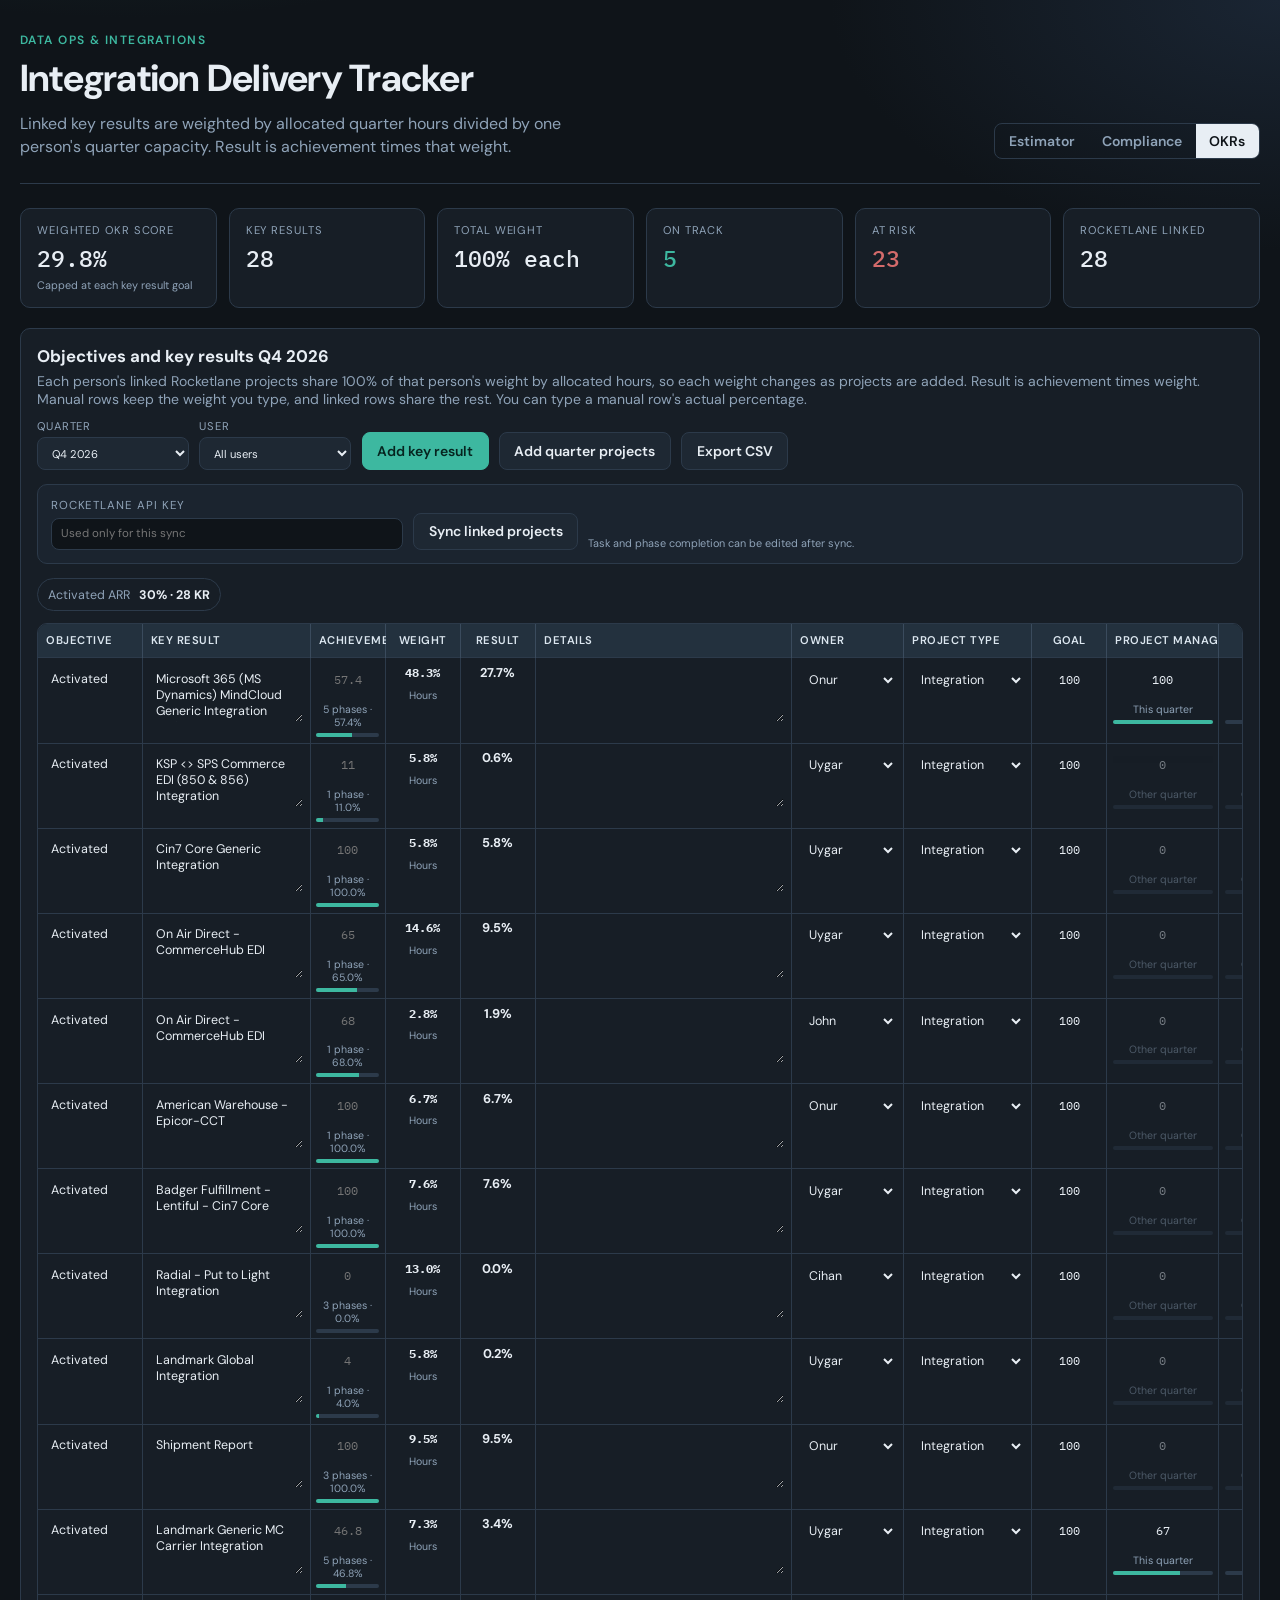
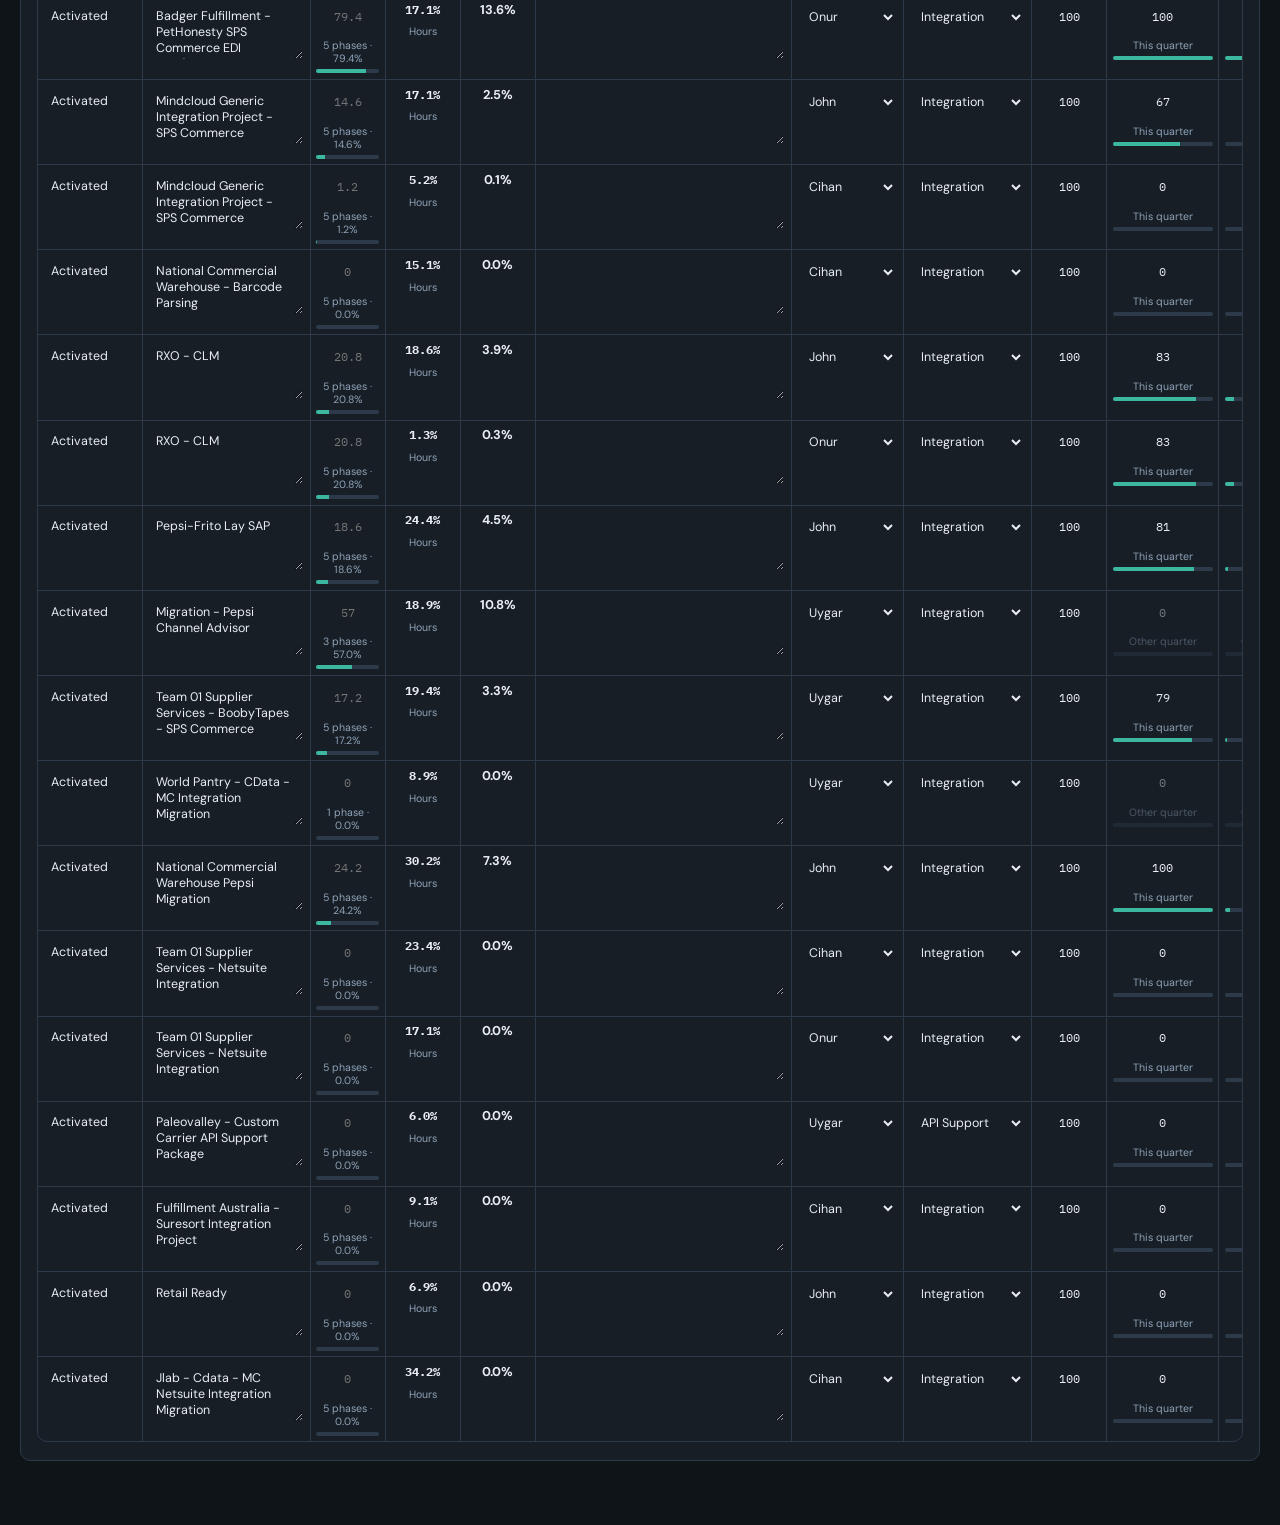
==== index.html @ 1e99b68b "Weight OKR linked projects so each person's key results total 100%. Co-authored-by: Cursor <cursorag" ====
<!DOCTYPE html>
<html lang="en">
<head>
  <meta charset="UTF-8" />
  <meta name="viewport" content="width=device-width, initial-scale=1" />
  <title>Integration Delivery Tracker</title>
  <link rel="preconnect" href="https://fonts.googleapis.com" />
  <link rel="preconnect" href="https://fonts.gstatic.com" crossorigin />
  <link href="https://fonts.googleapis.com/css2?family=DM+Sans:ital,opsz,wght@0,9..40,400;0,9..40,500;0,9..40,600;0,9..40,700;1,9..40,400&family=IBM+Plex+Mono:wght@400;500&display=swap" rel="stylesheet" />
  <link rel="stylesheet" href="styles.css?v=no-phase-mix" />
</head>
<body>
  <div class="app">
    <header class="hero">
      <div class="hero-copy">
        <p class="brand">Data Ops &amp; Integrations</p>
        <h1>Integration Delivery Tracker</h1>
        <p class="lede" id="ledeText">Quick estimate: type, flows, assignee, quarter → hours and Work %.</p>
      </div>
      <div class="hero-actions">
        <div class="app-tabs" role="tablist" aria-label="Application section">
          <button type="button" id="btnTabEstimator" class="btn tab active" role="tab" aria-selected="true">Estimator</button>
          <button type="button" id="btnTabCompliance" class="btn tab" role="tab" aria-selected="false">Compliance</button>
          <button type="button" id="btnTabOkr" class="btn tab" role="tab" aria-selected="false">OKRs</button>
        </div>
        <div class="mode-toggle estimator-action" role="group" aria-label="Estimate mode">
          <button type="button" id="btnModeQuick" class="btn mode active">Quick</button>
          <button type="button" id="btnModeFull" class="btn mode">Full</button>
        </div>
        <label class="period-label estimator-action">
          Year
          <input id="yearInput" type="number" min="2024" max="2035" value="2026" />
        </label>
        <label class="period-label estimator-action">
          Quarter
          <select id="quarterFilter"></select>
        </label>
        <label class="period-label estimator-action">
          Month
          <select id="monthFilter"></select>
        </label>
        <label class="period-label estimator-action">
          User
          <select id="userFilter">
            <option value="__all__">All users</option>
          </select>
        </label>
        <button type="button" id="btnAdd" class="btn primary estimator-action">Add project</button>
        <button type="button" id="btnCheckRocketlane" class="btn estimator-action">Check Rocketlane</button>
        <input id="rocketlaneCheckKey" class="github-token-input estimator-action hidden" type="password" autocomplete="off" placeholder="Rocketlane API key" />
        <span id="rocketlaneCheckStatus" class="table-sub estimator-action"></span>
        <button type="button" id="btnImport" class="btn estimator-action">Import RL CSV</button>
        <input id="importCsvInput" type="file" accept=".csv,text/csv" multiple hidden />
        <button type="button" id="btnExport" class="btn estimator-action">Export CSV</button>
        <button type="button" id="btnPrint" class="btn estimator-action">Print report</button>
        <button type="button" id="btnReset" class="btn ghost estimator-action">Reset samples</button>
      </div>
    </header>

    <main id="estimatorView">
    <section class="summary" id="summary">
      <div class="stat">
        <span class="stat-label" id="statProjectsLabel">Active in quarter</span>
        <span class="stat-value" id="statProjects">0</span>
      </div>
      <div class="stat" id="statSPWrap">
        <span class="stat-label" id="statSPLabel">Quarter SP</span>
        <span class="stat-value" id="statSP">0</span>
      </div>
      <div class="stat">
        <span class="stat-label" id="statHoursLabel">Quarter hours</span>
        <span class="stat-value" id="statHours">0</span>
      </div>
      <div class="stat">
        <span class="stat-label">Available capacity</span>
        <span class="stat-value" id="statCapacity">0</span>
        <span class="stat-note" id="statCapacityNote">6 h per weekday</span>
      </div>
      <div class="stat">
        <span class="stat-label">Capacity used</span>
        <span class="stat-value" id="statUtilization">0%</span>
      </div>
      <div class="stat">
        <span class="stat-label">People with work</span>
        <span class="stat-value" id="statActive">0</span>
      </div>
    </section>

    <section class="dashboard" id="dashboard">
      <article class="panel dashboard-card dashboard-wide">
        <div class="panel-head">
          <h2>Capacity by person <span id="capacityQuarterLabel" class="badge"></span></h2>
          <p>Planned project hours against 6 available hours per weekday. Turkish public holidays are removed. PTO is not.</p>
        </div>
        <div id="capacityChart" class="capacity-chart"></div>
      </article>

      <article class="panel dashboard-card dashboard-wide">
        <div class="panel-head">
          <h2>Quarter outlook</h2>
          <p>Estimated effort across the selected year.</p>
        </div>
        <div id="quarterChart" class="quarter-chart"></div>
      </article>

      <article class="panel dashboard-card dashboard-wide">
        <div class="panel-head">
          <h2>Largest projects</h2>
          <p>Projects driving the most planned effort in the selected quarter.</p>
        </div>
        <div id="projectChart" class="project-chart"></div>
      </article>
    </section>

    <section class="panel">
      <div class="panel-head">
        <h2>Per-user report <span id="reportQuarterLabel" class="badge"></span></h2>
        <p>Work % = share of quarter hours (effort), not SP×hours.</p>
      </div>
      <div id="userReport" class="user-report"></div>
    </section>

    <section class="panel">
      <div class="panel-head">
        <h2>Portfolio by user</h2>
        <p id="portfolioHint">Enter type and flows. Hours and % update for the selected quarter.</p>
      </div>
      <div id="portfolioSections"></div>
    </section>

    <div class="split" id="detailSplit">
      <section class="panel">
        <div class="panel-head">
          <h2 id="detailHeading">Selected project</h2>
          <p id="detailTitle">Select a row for details.</p>
        </div>
        <div id="projectEditor" class="project-editor hidden-mode"></div>
        <div id="quickFocusForm" class="quick-focus-form"></div>
        <div id="phaseQuarterForm" class="phase-quarter-form empty-state">No project selected.</div>
        <div id="phaseDetail" class="phase-grid empty-state" style="margin-top:0.9rem"></div>
      </section>

      <section class="panel" id="configPanel">
        <div class="panel-head">
          <h2>Config rates</h2>
          <p>Edit to recalibrate. Saved in this browser.</p>
        </div>
        <div id="configForm" class="config-grid"></div>
      </section>
    </div>
    </main>

    <main id="complianceView" class="hidden" aria-hidden="true">
      <section class="summary compliance-summary">
        <div class="stat">
          <span class="stat-label">Portfolio compliance</span>
          <span class="stat-value" id="compliancePortfolioScore">0%</span>
          <span class="stat-note">Average across scored projects</span>
        </div>
        <div class="stat">
          <span class="stat-label">Compliant</span>
          <span class="stat-value metric-good" id="complianceGood">0</span>
        </div>
        <div class="stat">
          <span class="stat-label">Watch</span>
          <span class="stat-value metric-warn" id="complianceWatch">0</span>
        </div>
        <div class="stat">
          <span class="stat-label">At risk</span>
          <span class="stat-value metric-danger" id="complianceRisk">0</span>
        </div>
        <div class="stat">
          <span class="stat-label">Critical overdue</span>
          <span class="stat-value metric-danger" id="complianceCritical">0</span>
        </div>
        <div class="stat">
          <span class="stat-label">Excluded</span>
          <span class="stat-value" id="complianceExcluded">0</span>
        </div>
      </section>

      <section class="panel compliance-portfolio">
        <div class="panel-head compliance-panel-head">
          <div>
            <h2>Project compliance portfolio</h2>
            <p>Phase-aware controls, critical gates, proof, and the next required action.</p>
          </div>
        <div class="compliance-actions">
          <button type="button" id="btnComplianceAddManual" class="btn primary">Add manual project</button>
          <button type="button" id="btnComplianceAddRocketlane" class="btn">Add from Rocketlane</button>
          <button type="button" id="btnComplianceExport" class="btn">Export compliance CSV</button>
        </div>
        </div>
        <div class="compliance-filters">
          <label class="period-label">Source
            <select id="complianceSourceFilter"></select>
          </label>
          <label class="period-label">Status
            <select id="complianceStatusFilter"></select>
          </label>
          <label class="period-label">Owner
            <select id="complianceOwnerFilter"></select>
          </label>
          <label class="period-label">IMPACT phase
            <select id="compliancePhaseFilter"></select>
          </label>
        </div>
        <div id="rocketlanePicker" class="rocketlane-picker hidden">
          <div class="rocketlane-picker-fields">
            <label>Rocketlane API key
              <input id="rlApiKey" type="password" autocomplete="off" placeholder="Paste a key from Settings → API" />
            </label>
            <label>Project name
              <input id="rlSearch" type="search" placeholder="Leave blank for in-progress projects" />
            </label>
            <button type="button" id="btnRlSearch" class="btn">Search</button>
          </div>
          <p id="rlSearchStatus" class="table-sub"></p>
          <div id="rlSearchResults"></div>
        </div>
        <div id="complianceTable" class="compliance-table-wrap"></div>
      </section>

      <div class="split compliance-detail-split">
        <section class="panel">
          <div class="panel-head">
            <h2>Compliance profile</h2>
            <p id="complianceDetailTitle">Select a project.</p>
          </div>
          <div id="complianceProfile" class="compliance-profile empty-state">No project selected.</div>
        </section>
        <section class="panel compliance-checklist-panel">
          <div class="panel-head">
            <h2>Control checklist</h2>
            <p>Only controls due by the current phase affect the score.</p>
          </div>
          <div id="complianceChecklist" class="compliance-checklist empty-state">No project selected.</div>
        </section>
      </div>
    </main>

    <main id="okrView" class="hidden" aria-hidden="true">
      <section class="summary okr-summary">
        <div class="stat">
          <span class="stat-label">Weighted OKR score</span>
          <span class="stat-value" id="okrPortfolioScore">0%</span>
          <span class="stat-note">Capped at each key result goal</span>
        </div>
        <div class="stat">
          <span class="stat-label">Key results</span>
          <span class="stat-value" id="okrKeyResults">0</span>
        </div>
        <div class="stat">
          <span class="stat-label">Total weight</span>
          <span class="stat-value" id="okrTotalWeight">0%</span>
        </div>
        <div class="stat">
          <span class="stat-label">On track</span>
          <span class="stat-value metric-good" id="okrOnTrack">0</span>
        </div>
        <div class="stat">
          <span class="stat-label">At risk</span>
          <span class="stat-value metric-danger" id="okrAtRisk">0</span>
        </div>
        <div class="stat">
          <span class="stat-label">Rocketlane linked</span>
          <span class="stat-value" id="okrLinked">0</span>
        </div>
      </section>

      <section class="panel okr-workspace">
        <div class="panel-head okr-panel-head">
          <div>
            <h2>Objectives and key results <span id="okrQuarterLabel" class="badge">Q4 2026</span></h2>
            <p>Each person's linked Rocketlane projects share 100% of that person's weight by allocated hours, so each weight changes as projects are added. Result is achievement times weight. Manual rows keep the weight you type, and linked rows share the rest. You can type a manual row's actual percentage.</p>
          </div>
          <div class="okr-actions">
            <label class="period-label">Quarter
              <select id="okrQuarterFilter"></select>
            </label>
            <label class="period-label">User
              <select id="okrUserFilter"></select>
            </label>
            <button type="button" id="btnOkrAdd" class="btn primary">Add key result</button>
            <button type="button" id="btnOkrAddProjects" class="btn">Add quarter projects</button>
            <button type="button" id="btnOkrExport" class="btn">Export CSV</button>
          </div>
        </div>

        <div class="okr-sync">
          <label>Rocketlane API key
            <input id="okrRlApiKey" type="password" autocomplete="off" placeholder="Used only for this sync" />
          </label>
          <button type="button" id="btnOkrSync" class="btn">Sync linked projects</button>
          <span id="okrSyncStatus" class="table-sub">Task and phase completion can be edited after sync.</span>
        </div>

        <div id="okrObjectiveSummary" class="okr-objective-summary"></div>
        <div id="okrTable" class="okr-table-wrap"></div>
      </section>
    </main>

    <footer class="foot estimator-footer">
      <p><strong>Quick mode:</strong> Type + workflows (Std/Cpx) + Dependency + Weeks. Meetings = (weeks − 2) × 0.5 h weekly calls + 1 h kickoff. Blank weeks keeps the 20% overhead. Premium and Misc load each month from Rocketlane time entries; edit a month to override. The Hours field is the package budget. Other uses one number per month, and the quarter total is the sum of those months.</p>
      <p><strong>Work %:</strong> Quarter hours ÷ sum of quarter hours (per user / team).</p>
      <p><strong>Import RL CSV:</strong> Rocketlane time report export (TrackedTime in hours). Seeds projects from actuals; Std workflows are reverse-estimated — review Type, Dependency, and flow counts.</p>
    </footer>
  </div>
  <script src="onur-team-tasks-2026.js"></script>
  <script src="integration-projects-sep-oct-2026.js"></script>
  <script src="pipeline-compliance-2026.js"></script>
  <script src="mc-compliance-2026.js"></script>
  <script src="allocation-timeline-2026.js"></script>
  <script src="phase-due-dates-2026.js"></script>
  <script src="premium-month-hours-2026.js"></script>
  <script src="month-hours-2026.js"></script>
  <script src="okr-progress-2026.js?v=rl-refresh-oct26"></script>
  <script src="local-snapshot.js?v=20261118T003636"></script>
  <script src="rocketlane-sync.js?v=20261118T003636"></script>
  <script src="app.js?v=okr-per-user"></script>
</body>
</html>
---- styles.css ----
:root {
  --bg: #0f1419;
  --bg-elev: #171e26;
  --bg-soft: #1e2833;
  --line: #2c3a4a;
  --text: #e8eef4;
  --muted: #8fa3b8;
  --accent: #3db8a0;
  --accent-dim: #2a8f7c;
  --warn: #e0a35a;
  --danger: #d46b6b;
  --font: "DM Sans", system-ui, sans-serif;
  --mono: "IBM Plex Mono", ui-monospace, monospace;
  --radius: 10px;
}

* { box-sizing: border-box; }
.hidden { display: none !important; }

body {
  margin: 0;
  min-height: 100vh;
  font-family: var(--font);
  color: var(--text);
  background:
    radial-gradient(1200px 600px at 10% -10%, #1a3a36 0%, transparent 55%),
    radial-gradient(900px 500px at 100% 0%, #1a2533 0%, transparent 50%),
    var(--bg);
}

.app {
  max-width: 1400px;
  margin: 0 auto;
  padding: 2rem 1.25rem 3rem;
}

.hero {
  display: flex;
  flex-wrap: wrap;
  gap: 1.5rem;
  justify-content: space-between;
  align-items: flex-end;
  margin-bottom: 1.5rem;
  padding-bottom: 1.5rem;
  border-bottom: 1px solid var(--line);
}

.brand {
  margin: 0 0 0.35rem;
  font-size: 0.75rem;
  letter-spacing: 0.12em;
  text-transform: uppercase;
  color: var(--accent);
  font-weight: 600;
}

h1 {
  margin: 0;
  font-size: clamp(1.75rem, 3vw, 2.35rem);
  font-weight: 700;
  letter-spacing: -0.02em;
}

.lede {
  margin: 0.6rem 0 0;
  max-width: 36rem;
  color: var(--muted);
  line-height: 1.45;
}

.hero-actions {
  display: flex;
  flex-wrap: wrap;
  gap: 0.6rem;
  align-items: flex-end;
}

.github-token-input {
  align-self: flex-end;
  min-width: 11rem;
}

#rocketlaneCheckStatus {
  align-self: center;
  max-width: 16rem;
}

.period-label {
  display: flex;
  flex-direction: column;
  gap: 0.3rem;
  font-size: 0.7rem;
  text-transform: uppercase;
  letter-spacing: 0.08em;
  color: var(--muted);
}

.period-label input,
select,
input[type="text"],
input[type="number"] {
  font: inherit;
  color: var(--text);
  background: var(--bg-soft);
  border: 1px solid var(--line);
  border-radius: 8px;
  padding: 0.45rem 0.6rem;
  min-width: 0;
}

.period-label input { width: 8rem; }
.period-label select { width: 9.5rem; }

.btn {
  font: inherit;
  font-weight: 600;
  font-size: 0.875rem;
  border-radius: 8px;
  border: 1px solid var(--line);
  background: var(--bg-soft);
  color: var(--text);
  padding: 0.55rem 0.9rem;
  cursor: pointer;
}

.btn:hover { border-color: var(--accent-dim); }
.btn.primary {
  background: var(--accent);
  border-color: var(--accent);
  color: #06241f;
}
.btn.primary:hover { background: #4ecfb5; }
.btn.ghost { background: transparent; }
.btn.danger {
  border-color: transparent;
  background: transparent;
  color: var(--danger);
  padding: 0.35rem 0.5rem;
}

.summary {
  display: grid;
  grid-template-columns: repeat(6, 1fr);
  gap: 0.75rem;
  margin-bottom: 1.25rem;
}

.stat {
  background: var(--bg-elev);
  border: 1px solid var(--line);
  border-radius: var(--radius);
  padding: 0.9rem 1rem;
}

.stat-label {
  display: block;
  font-size: 0.7rem;
  text-transform: uppercase;
  letter-spacing: 0.08em;
  color: var(--muted);
  margin-bottom: 0.35rem;
}

.stat-value {
  font-family: var(--mono);
  font-size: 1.45rem;
  font-weight: 500;
}

.stat-note {
  display: block;
  margin-top: 0.35rem;
  color: var(--muted);
  font-size: 0.68rem;
  line-height: 1.3;
}

.metric-good { color: var(--accent); }
.metric-warn { color: var(--warn); }
.metric-danger { color: var(--danger); }

.dashboard {
  display: grid;
  grid-template-columns: repeat(2, minmax(0, 1fr));
  gap: 1rem;
}

.dashboard-card {
  min-width: 0;
}

.dashboard-wide {
  grid-column: span 2;
}

.capacity-chart {
  display: grid;
  gap: 0.7rem;
}

.capacity-row {
  display: grid;
  grid-template-columns: minmax(9rem, 0.8fr) minmax(12rem, 2.2fr) 4.5rem;
  gap: 0.75rem;
  align-items: center;
}

.capacity-legend {
  display: flex;
  flex-wrap: wrap;
  gap: 0.4rem 1.25rem;
  margin-bottom: 0.15rem;
  color: var(--muted);
  font-size: 0.75rem;
}

.capacity-legend span {
  display: inline-flex;
  align-items: center;
  gap: 0.4rem;
}

.legend-allocated,
.legend-open {
  width: 0.7rem;
  height: 0.7rem;
  border-radius: 2px;
}

.legend-allocated { background: var(--accent); }
.legend-open { background: var(--warn); }

.capacity-label {
  display: grid;
  gap: 0.15rem;
  font-size: 0.8rem;
}

.capacity-label span {
  color: var(--muted);
  font-family: var(--mono);
  font-size: 0.72rem;
  line-height: 1.35;
}

.bar-track,
.mini-track {
  position: relative;
  overflow: hidden;
  height: 0.65rem;
  border-radius: 999px;
  background: #0c1116;
  border: 1px solid var(--line);
}

.bar-fill,
.mini-track i {
  display: block;
  height: 100%;
  border-radius: inherit;
  background: var(--accent);
}

.capacity-row.near .bar-fill { background: var(--warn); }
.capacity-row.over .bar-fill { background: var(--danger); }

.bar-overflow {
  position: absolute;
  right: 0.35rem;
  top: 50%;
  transform: translateY(-50%);
  z-index: 1;
  color: #fff;
  font-family: var(--mono);
  font-size: 0.58rem;
  line-height: 1;
}

.capacity-pct {
  text-align: right;
  font-family: var(--mono);
  font-size: 0.8rem;
}

.capacity-bars {
  display: grid;
  gap: 0.28rem;
}

.bar-unfulfilled {
  display: block;
  height: 100%;
  border-radius: inherit;
  background: var(--warn);
}

.capacity-row.available .capacity-pct { color: var(--accent); }
.capacity-row.near .capacity-pct { color: var(--warn); }
.capacity-row.over .capacity-pct,
.capacity-row.unassigned .capacity-pct { color: var(--danger); }

.quarter-chart {
  display: grid;
  grid-template-columns: repeat(4, 1fr);
  gap: 0.6rem;
  min-height: 13rem;
  align-items: end;
}

.quarter-column {
  display: grid;
  justify-items: center;
  gap: 0.2rem;
  color: var(--muted);
  font-size: 0.75rem;
}

.quarter-column.active {
  color: var(--text);
}

.quarter-bar-area {
  display: flex;
  align-items: flex-end;
  width: min(3.5rem, 80%);
  height: 8rem;
  padding: 0 0.25rem;
  border-bottom: 1px solid var(--line);
}

.quarter-bar {
  width: 100%;
  min-height: 0;
  border-radius: 6px 6px 0 0;
  background: var(--accent-dim);
}

.quarter-column.active .quarter-bar {
  background: var(--accent);
}

.quarter-column strong,
.quarter-column span {
  font-family: var(--mono);
}

.quarter-column small {
  font-size: 0.65rem;
}

.phase-chart,
.project-chart {
  display: grid;
  gap: 0.65rem;
}

.phase-chart-row,
.project-chart-row {
  display: grid;
  grid-template-columns: minmax(7rem, 0.9fr) minmax(8rem, 2fr) 4.5rem;
  gap: 0.65rem;
  align-items: center;
  font-size: 0.77rem;
}

.phase-chart-row > strong,
.project-chart-row > strong {
  text-align: right;
  font-family: var(--mono);
  font-size: 0.75rem;
}

.project-chart-label {
  min-width: 0;
}

.project-chart-label strong,
.project-chart-label span {
  display: block;
  overflow: hidden;
  text-overflow: ellipsis;
  white-space: nowrap;
}

.project-chart-label span {
  margin-top: 0.1rem;
  color: var(--muted);
  font-size: 0.68rem;
}

.panel {
  background: var(--bg-elev);
  border: 1px solid var(--line);
  border-radius: var(--radius);
  padding: 1rem 1rem 1.1rem;
  margin-bottom: 1rem;
}

.panel-head h2 {
  margin: 0;
  font-size: 1.05rem;
}

.panel-head p {
  margin: 0.35rem 0 0.9rem;
  color: var(--muted);
  font-size: 0.875rem;
}

.table-wrap {
  overflow: auto;
  border: 1px solid var(--line);
  border-radius: 8px;
}

table {
  width: 100%;
  border-collapse: collapse;
  font-size: 0.8rem;
  min-width: 1360px;
}

th {
  text-align: left;
  padding: 0.55rem 0.45rem;
  background: var(--bg-soft);
  color: var(--muted);
  font-weight: 600;
  font-size: 0.68rem;
  text-transform: uppercase;
  letter-spacing: 0.04em;
  white-space: nowrap;
  position: sticky;
  top: 0;
  z-index: 1;
}

td {
  padding: 0.35rem 0.35rem;
  border-top: 1px solid var(--line);
  vertical-align: middle;
}

tr.selected td { background: rgba(61, 184, 160, 0.08); }
tr.cancelled td { opacity: 0.55; }

td input, td select {
  width: 100%;
  padding: 0.3rem 0.35rem;
  font-size: 0.78rem;
}

/* Spinner arrows leave no room for the digits in narrow numeric columns */
td input[type="number"] {
  appearance: textfield;
  -moz-appearance: textfield;
  text-align: center;
  font-family: var(--mono);
}

td input[type="number"]::-webkit-outer-spin-button,
td input[type="number"]::-webkit-inner-spin-button {
  appearance: none;
  -webkit-appearance: none;
  margin: 0;
}

td input[type="checkbox"] {
  width: auto;
  margin: 0 auto;
  display: block;
}

td.num, th.num { text-align: right; }
td.mono {
  font-family: var(--mono);
  font-size: 0.78rem;
  white-space: nowrap;
}

.col-project { min-width: 14rem; }
.col-narrow { width: 4.2rem; }

th.flow-count,
td.flow-count {
  background: #17332e;
  box-shadow: inset 3px 0 0 var(--accent);
}

th.flow-count {
  color: var(--accent);
}

td.flow-count input {
  border-color: var(--accent);
  background: #0e2420;
  color: var(--text);
  font-size: 0.95rem;
  font-weight: 700;
  min-width: 3.4rem;
  padding: 0.4rem 0.3rem;
}

tr.selected td.flow-count {
  background: #1d4038;
}

tr.cancelled td.flow-count {
  opacity: 0.55;
}

.month-cell {
  display: flex;
  align-items: center;
  gap: 0.3rem;
}

.month-cell span {
  flex: none;
  width: 1.8rem;
  font-size: 0.68rem;
  font-weight: 600;
  letter-spacing: 0.04em;
  text-transform: uppercase;
  color: var(--muted);
}

.month-cell input {
  width: 4.4rem;
  padding: 0.35rem 0.4rem;
}

th .th-sub {
  display: block;
  margin-top: 0.1rem;
  font-size: 0.62rem;
  font-weight: 500;
  letter-spacing: 0;
  text-transform: none;
  color: var(--muted);
}

.phase-quarter-form.month-board {
  display: grid;
  grid-template-columns: repeat(4, minmax(0, 1fr));
  gap: 0.75rem;
}

.quarter-month-group {
  display: flex;
  flex-direction: column;
  gap: 0.4rem;
  padding: 0.65rem;
  border: 1px solid var(--line);
  border-radius: 10px;
  background: var(--bg-soft);
}

.quarter-month-group.is-selected {
  border-color: var(--accent, #7eb6ff);
}

.quarter-month-group header {
  display: flex;
  justify-content: space-between;
  align-items: baseline;
  font-size: 0.78rem;
  font-weight: 600;
  letter-spacing: 0;
  text-transform: none;
  color: var(--text);
}

.phase-quarter-form.month-board .month-cell {
  display: flex;
  flex-direction: row;
  align-items: center;
  text-transform: none;
  letter-spacing: normal;
}
.col-med { min-width: 6.5rem; }

.split {
  display: grid;
  grid-template-columns: 1.1fr 0.9fr;
  gap: 1rem;
}

.user-report {
  display: grid;
  grid-template-columns: repeat(auto-fill, minmax(220px, 1fr));
  gap: 0.75rem;
}

.user-card {
  background: var(--bg-soft);
  border: 1px solid var(--line);
  border-radius: 8px;
  padding: 0.85rem 0.95rem;
  cursor: pointer;
  transition: border-color 0.15s ease;
}

.user-card:hover,
.user-card.active {
  border-color: var(--accent-dim);
}

.user-card h3 {
  margin: 0 0 0.65rem;
  font-size: 0.95rem;
}

.user-card .meta {
  display: grid;
  grid-template-columns: 1fr 1fr;
  gap: 0.35rem 0.75rem;
  font-size: 0.78rem;
  color: var(--muted);
}

.user-card .meta strong {
  display: block;
  color: var(--text);
  font-family: var(--mono);
  font-size: 0.95rem;
  font-weight: 500;
  margin-top: 0.1rem;
}

.user-section {
  margin-bottom: 1.25rem;
  border: 1px solid var(--line);
  border-radius: 8px;
  overflow: hidden;
}

.user-section-head {
  display: flex;
  flex-wrap: wrap;
  gap: 0.75rem 1.25rem;
  align-items: baseline;
  justify-content: space-between;
  padding: 0.7rem 0.9rem;
  background: var(--bg-soft);
  border-bottom: 1px solid var(--line);
}

.user-section-head h3 {
  margin: 0;
  font-size: 0.95rem;
}

.user-section-head .chips {
  display: flex;
  flex-wrap: wrap;
  gap: 0.75rem;
  font-family: var(--mono);
  font-size: 0.75rem;
  color: var(--muted);
}

.user-section-head .chips span strong {
  color: var(--text);
  font-weight: 500;
}

.user-section .table-wrap {
  border: none;
  border-radius: 0;
}

.mode-toggle {
  display: inline-flex;
  border: 1px solid var(--line);
  border-radius: 8px;
  overflow: hidden;
}

.app-tabs {
  display: inline-flex;
  border: 1px solid var(--line);
  border-radius: 8px;
  overflow: hidden;
}

.btn.tab {
  border: none;
  border-radius: 0;
  background: transparent;
  color: var(--muted);
  padding: 0.5rem 0.85rem;
}

.btn.tab.active {
  background: var(--text);
  color: var(--bg);
}

body.tab-compliance .estimator-action,
body.tab-okr .estimator-action,
body.tab-okr .estimator-footer,
body.tab-compliance .estimator-footer {
  display: none !important;
}

.btn.mode {
  border: none;
  border-radius: 0;
  background: transparent;
  color: var(--muted);
  padding: 0.5rem 0.85rem;
}

.btn.mode.active {
  background: var(--accent);
  color: #06241f;
}

.quick-focus-form {
  display: grid;
  grid-template-columns: 1fr 1fr;
  gap: 0.55rem 0.75rem;
  margin-bottom: 0.75rem;
}

.quick-focus-form label {
  display: flex;
  flex-direction: column;
  gap: 0.25rem;
  font-size: 0.72rem;
  text-transform: uppercase;
  letter-spacing: 0.06em;
  color: var(--muted);
}

.quick-focus-form select {
  font-size: 0.8rem;
  text-transform: none;
  letter-spacing: normal;
}

.quick-focus-form.hidden,
.phase-quarter-form.hidden-mode,
#configPanel.hidden-mode,
#statSPWrap.hidden-mode {
  display: none !important;
}

body.mode-quick #configPanel {
  display: none;
}

body.mode-quick #detailSplit {
  grid-template-columns: 1fr;
}

body.mode-full #quickFocusForm {
  display: none;
}


.project-editor {
  display: grid;
  grid-template-columns: repeat(2, minmax(0, 1fr));
  gap: 0.55rem 0.75rem;
  margin-bottom: 0.9rem;
  padding-bottom: 0.9rem;
  border-bottom: 1px solid var(--line);
}

.project-editor label {
  display: flex;
  flex-direction: column;
  gap: 0.25rem;
  font-size: 0.72rem;
  text-transform: uppercase;
  letter-spacing: 0.06em;
  color: var(--muted);
  min-width: 0;
}

.project-editor input,
.project-editor select,
.project-editor textarea {
  font: inherit;
  font-size: 0.8rem;
  text-transform: none;
  letter-spacing: normal;
  color: var(--text);
  background: var(--bg-soft);
  border: 1px solid var(--line);
  border-radius: 8px;
  padding: 0.45rem 0.6rem;
  min-width: 0;
  width: 100%;
}

.project-editor textarea {
  min-height: 4.2rem;
  resize: vertical;
}

.project-editor .span-2 {
  grid-column: 1 / -1;
}

.project-editor .flow-row {
  display: grid;
  grid-template-columns: repeat(3, minmax(0, 1fr));
  gap: 0.45rem;
}

.project-editor .check-field {
  flex-direction: row;
  align-items: center;
  gap: 0.45rem;
  text-transform: none;
  letter-spacing: normal;
  font-size: 0.8rem;
  color: var(--text);
}

.project-editor .check-field input {
  width: auto;
  accent-color: var(--accent);
}

.project-editor.hidden-mode {
  display: none !important;
}

.phase-quarter-form {
  display: grid;
  grid-template-columns: repeat(2, minmax(0, 1fr));
  gap: 0.55rem 0.75rem;
}

.phase-quarter-form label {
  display: flex;
  flex-direction: column;
  gap: 0.25rem;
  font-size: 0.72rem;
  text-transform: uppercase;
  letter-spacing: 0.06em;
  color: var(--muted);
}

.phase-quarter-form select,
.phase-quarter-form input {
  font-size: 0.8rem;
  text-transform: none;
  letter-spacing: normal;
}

.phase-card.in-quarter {
  border-color: var(--accent-dim);
}

.phase-card.out-quarter {
  opacity: 0.45;
}

.phase-quarter-form label.phase-off {
  opacity: 0.5;
}

.phase-quarter-form .phase-toggle {
  display: inline-flex;
  align-items: center;
  gap: 0.35rem;
}

.phase-quarter-form .phase-toggle input[type="checkbox"] {
  margin: 0;
  accent-color: var(--accent-dim, #6aa9ff);
}

.phase-card.phase-off {
  opacity: 0.3;
  border-style: dashed;
}

.row-inactive td {
  opacity: 0.45;
}

@media (max-width: 1100px) {
  .phase-quarter-form.month-board {
    grid-template-columns: repeat(2, minmax(0, 1fr));
  }
}

@media (max-width: 700px) {
  .project-editor,
  .phase-quarter-form {
    grid-template-columns: 1fr;
  }

  .phase-quarter-form.month-board {
    grid-template-columns: 1fr;
  }
}



.phase-grid {
  display: grid;
  grid-template-columns: repeat(3, 1fr);
  gap: 0.6rem;
}

.phase-card {
  background: var(--bg-soft);
  border: 1px solid var(--line);
  border-radius: 8px;
  padding: 0.7rem 0.8rem;
}

.phase-card .label {
  display: block;
  font-size: 0.68rem;
  text-transform: uppercase;
  letter-spacing: 0.06em;
  color: var(--muted);
  margin-bottom: 0.25rem;
}

.phase-card .value {
  font-family: var(--mono);
  font-size: 1.1rem;
}

.phase-card.total {
  grid-column: span 3;
  border-color: var(--accent-dim);
}

.empty-state {
  color: var(--muted);
  font-size: 0.9rem;
  display: block;
}

.config-grid {
  display: grid;
  grid-template-columns: 1fr auto;
  gap: 0.45rem 0.75rem;
  align-items: center;
}

.config-grid label {
  font-size: 0.8rem;
  color: var(--muted);
}

.config-grid input {
  width: 5.5rem;
  font-family: var(--mono);
  justify-self: end;
}

.compliance-panel-head {
  display: flex;
  gap: 1rem;
  align-items: flex-start;
  justify-content: space-between;
}

.compliance-panel-head p {
  margin-bottom: 0;
}

.compliance-panel-head p {
  margin-bottom: 0;
}

.compliance-actions {
  display: flex;
  flex-wrap: wrap;
  gap: 0.45rem;
  justify-content: flex-end;
}

.rocketlane-picker {
  margin: 0 0 1rem;
  padding: 0.85rem;
  border: 1px solid var(--line);
  border-radius: 8px;
  background: var(--panel-2, rgba(255, 255, 255, 0.02));
}

.rocketlane-picker-fields {
  display: flex;
  flex-wrap: wrap;
  gap: 0.75rem;
  align-items: end;
}

.rocketlane-picker-fields label {
  display: flex;
  flex-direction: column;
  gap: 0.25rem;
  font-size: 0.8rem;
  color: var(--muted);
}

.rocketlane-picker-fields input {
  min-width: 16rem;
}

.rocketlane-results {
  list-style: none;
  margin: 0.75rem 0 0;
  padding: 0;
  display: flex;
  flex-direction: column;
  gap: 0.4rem;
  max-height: 16rem;
  overflow: auto;
}

.rocketlane-results li {
  display: flex;
  justify-content: space-between;
  gap: 0.75rem;
  align-items: center;
  padding: 0.45rem 0.55rem;
  border: 1px solid var(--line);
  border-radius: 6px;
}

.compliance-table tr.source-band td {
  background: rgba(61, 184, 160, 0.12);
  font-weight: 650;
  letter-spacing: 0.02em;
  cursor: default;
}

.compliance-table td .btn.danger {
  padding: 0.2rem 0.5rem;
  font-size: 0.75rem;
}

.compliance-filters {
  display: flex;
  flex-wrap: wrap;
  gap: 0.75rem;
  margin: 1rem 0;
  padding-top: 0.9rem;
  border-top: 1px solid var(--line);
}

.compliance-filters select {
  min-width: 10rem;
}

.compliance-table-wrap {
  overflow: auto;
  border: 1px solid var(--line);
  border-radius: 8px;
}

.compliance-table {
  min-width: 1050px;
}

.compliance-table tbody tr {
  cursor: pointer;
}

.compliance-table tbody tr:hover td {
  background: rgba(61, 184, 160, 0.05);
}

.table-sub {
  display: block;
  margin-top: 0.15rem;
  color: var(--muted);
  font-size: 0.68rem;
  font-weight: 400;
}

.compliance-pill {
  display: inline-flex;
  align-items: center;
  min-height: 1.45rem;
  padding: 0.15rem 0.5rem;
  border: 1px solid var(--line);
  border-radius: 999px;
  font-size: 0.7rem;
  font-weight: 700;
  white-space: nowrap;
}

.compliance-pill.compliant {
  color: var(--accent);
  border-color: var(--accent-dim);
}

.compliance-pill.watch {
  color: var(--warn);
  border-color: var(--warn);
}

.compliance-pill.at-risk {
  color: var(--danger);
  border-color: var(--danger);
}

.compliance-pill.excluded {
  color: var(--muted);
}

.compliance-detail-split {
  grid-template-columns: minmax(18rem, 0.7fr) minmax(0, 1.3fr);
}

.compliance-profile {
  display: grid;
  gap: 1rem;
}

.compliance-profile-score {
  display: flex;
  align-items: center;
  gap: 0.85rem;
}

.compliance-score {
  font-family: var(--mono);
  font-size: 2rem;
  font-weight: 500;
}

.compliance-profile-grid {
  display: grid;
  grid-template-columns: 1fr 1fr;
  gap: 0.75rem;
}

.compliance-profile-grid label,
.compliance-control-fields label {
  display: flex;
  flex-direction: column;
  gap: 0.3rem;
  color: var(--muted);
  font-size: 0.7rem;
  text-transform: uppercase;
  letter-spacing: 0.05em;
}

.compliance-profile-grid label input,
.compliance-profile-grid label select,
.compliance-control-fields label input,
.compliance-control-fields label select {
  font-size: 0.8rem;
  text-transform: none;
  letter-spacing: normal;
}

.compliance-profile-grid .compliance-scope {
  grid-column: span 2;
  flex-direction: row;
  align-items: center;
  text-transform: none;
  letter-spacing: normal;
}

.compliance-scope input {
  width: auto;
  accent-color: var(--accent);
}

.compliance-context {
  display: flex;
  flex-wrap: wrap;
  gap: 0.5rem;
}

.compliance-context span {
  padding: 0.35rem 0.5rem;
  border-radius: 6px;
  background: var(--bg-soft);
  color: var(--muted);
  font-size: 0.72rem;
}

.compliance-context strong {
  color: var(--text);
}

.compliance-next-action {
  padding: 0.8rem;
  border: 1px solid var(--accent-dim);
  border-radius: 8px;
  background: rgba(61, 184, 160, 0.06);
}

.compliance-next-action span,
.compliance-next-action strong {
  display: block;
}

.compliance-next-action span {
  margin-bottom: 0.25rem;
  color: var(--muted);
  font-size: 0.68rem;
  text-transform: uppercase;
  letter-spacing: 0.06em;
}

.compliance-checklist {
  display: grid;
  gap: 0.75rem;
}

.compliance-control {
  padding: 0.85rem;
  border: 1px solid var(--line);
  border-radius: 8px;
  background: var(--bg-soft);
}

.compliance-control.overdue {
  border-color: var(--danger);
}

.compliance-control.future {
  opacity: 0.58;
}

.compliance-control-head {
  display: flex;
  gap: 1rem;
  align-items: flex-start;
  justify-content: space-between;
}

.compliance-control-head h3 {
  margin: 0;
  font-size: 0.9rem;
}

.compliance-control-head p {
  max-width: 42rem;
  margin: 0.25rem 0 0;
  color: var(--muted);
  font-size: 0.75rem;
  line-height: 1.4;
}

.control-badges {
  display: flex;
  flex-wrap: wrap;
  gap: 0.35rem;
  justify-content: flex-end;
}

.control-tag,
.control-state {
  padding: 0.15rem 0.4rem;
  border-radius: 5px;
  background: var(--bg-elev);
  color: var(--muted);
  font-size: 0.63rem;
  white-space: nowrap;
}

.control-state {
  color: var(--text);
  font-weight: 700;
}

.compliance-control-fields {
  display: grid;
  grid-template-columns: 0.85fr 0.75fr 0.75fr 1.3fr;
  gap: 0.6rem;
  align-items: end;
  margin-top: 0.75rem;
}

.control-notes {
  grid-column: span 3;
}

.evidence-link {
  align-self: end;
  justify-self: start;
  color: var(--accent);
  font-size: 0.75rem;
  text-decoration: none;
}

.evidence-link:hover {
  text-decoration: underline;
}

.foot {
  margin-top: 1.5rem;
  color: var(--muted);
  font-size: 0.8rem;
  line-height: 1.5;
}

.foot code {
  font-family: var(--mono);
  font-size: 0.75rem;
  color: var(--warn);
}

.okr-panel-head,
.okr-actions,
.okr-sync {
  display: flex;
  flex-wrap: wrap;
  align-items: flex-end;
  gap: 0.65rem;
}

.okr-panel-head {
  justify-content: space-between;
}

.okr-panel-head p {
  margin-bottom: 0;
}

.okr-sync {
  margin: 0.9rem 0;
  padding: 0.8rem;
  border: 1px solid var(--line);
  border-radius: var(--radius);
  background: color-mix(in srgb, var(--bg-soft) 72%, transparent);
}

.okr-sync label {
  display: grid;
  gap: 0.3rem;
  min-width: min(22rem, 100%);
  color: var(--muted);
  font-size: 0.72rem;
  text-transform: uppercase;
  letter-spacing: 0.08em;
}

.okr-sync input {
  font: inherit;
  color: var(--text);
  background: var(--bg);
  border: 1px solid var(--line);
  border-radius: 8px;
  padding: 0.48rem 0.6rem;
}

.okr-objective-summary {
  display: flex;
  flex-wrap: wrap;
  gap: 0.5rem;
  margin: 0.75rem 0;
}

.okr-objective-chip {
  padding: 0.45rem 0.65rem;
  border: 1px solid var(--line);
  border-radius: 999px;
  color: var(--muted);
  font-size: 0.78rem;
}

.okr-objective-chip strong {
  color: var(--text);
  margin-left: 0.35rem;
}

.okr-table-wrap {
  overflow: auto;
  border: 1px solid var(--line);
  border-radius: var(--radius);
}

.okr-table {
  width: 100%;
  min-width: 1720px;
  border-collapse: collapse;
  table-layout: fixed;
}

.okr-table th {
  position: sticky;
  top: 0;
  z-index: 2;
  padding: 0.65rem 0.5rem;
  background: #23313e;
  color: #dce7f0;
  border-right: 1px solid #3a4b5d;
  font-size: 0.7rem;
  line-height: 1.15;
  text-transform: uppercase;
  letter-spacing: 0.045em;
}

.okr-table td {
  padding: 0.35rem;
  vertical-align: top;
  border-right: 1px solid var(--line);
  border-bottom: 1px solid var(--line);
}

.okr-table tr:last-child td {
  border-bottom: 0;
}

.okr-table input,
.okr-table select,
.okr-table textarea {
  width: 100%;
  min-width: 0;
  border: 1px solid transparent;
  border-radius: 6px;
  padding: 0.38rem 0.42rem;
  background: transparent;
  color: var(--text);
  font: inherit;
  font-size: 0.78rem;
}

.okr-table textarea {
  min-height: 3.7rem;
  resize: vertical;
}

.okr-table input:focus,
.okr-table select:focus,
.okr-table textarea:focus {
  outline: none;
  border-color: var(--accent);
  background: var(--bg-soft);
}

.okr-table .okr-objective { width: 6.5rem; }
.okr-table .okr-key-result { width: 10.5rem; }
.okr-table .okr-details { width: 16rem; }
.okr-table .okr-owner { width: 7rem; }
.okr-table .okr-type { width: 8rem; }
.okr-table .okr-number { width: 4.7rem; text-align: center; }
.okr-table .okr-phase { width: 7rem; text-align: center; }
.okr-table .okr-phase-out {
  opacity: 0.45;
  background: color-mix(in srgb, var(--panel) 75%, transparent);
}
.okr-table .okr-phase-out input {
  border-style: dashed;
}
.okr-table .okr-notes { width: 14rem; }
.okr-table .okr-link { width: 12rem; }
.okr-table .okr-actions-cell { width: 4rem; text-align: center; }

.okr-progress-cell {
  display: grid;
  gap: 0.25rem;
  text-align: center;
}

.okr-progress-cell strong {
  font-family: var(--mono);
  font-size: 0.78rem;
}

.okr-progress-track {
  height: 4px;
  overflow: hidden;
  border-radius: 99px;
  background: var(--line);
}

.okr-progress-track span {
  display: block;
  height: 100%;
  background: var(--accent);
}

.okr-row-source {
  display: block;
  margin-top: 0.3rem;
  color: var(--muted);
  font-size: 0.66rem;
}

.okr-weight-warning {
  color: var(--warn);
}

.okr-confidence {
  display: inline-flex;
  padding: 0.25rem 0.48rem;
  border-radius: 999px;
  font-size: 0.7rem;
  font-weight: 600;
}

.okr-confidence.on-track { color: #9be1d3; background: #173b35; }
.okr-confidence.at-risk { color: #f0c792; background: #44321e; }
.okr-confidence.off-track { color: #efaaaa; background: #442626; }
.okr-confidence.complete { color: #b5e7c0; background: #1f3e2b; }

@media (max-width: 900px) {
  .summary { grid-template-columns: repeat(3, 1fr); }
  .split { grid-template-columns: 1fr; }
  .compliance-detail-split { grid-template-columns: 1fr; }
  .compliance-control-fields { grid-template-columns: 1fr 1fr; }
  .control-notes { grid-column: span 2; }
  .phase-grid { grid-template-columns: 1fr 1fr; }
  .phase-card.total { grid-column: span 2; }
  .okr-panel-head { display: grid; }
  .capacity-row {
    grid-template-columns: minmax(7rem, 1fr) minmax(8rem, 1.5fr) 4rem;
  }
}

@media (max-width: 700px) {
  .dashboard { grid-template-columns: 1fr; }
  .dashboard-wide { grid-column: span 1; }
  .capacity-row {
    grid-template-columns: 1fr 4rem;
  }
  .capacity-label { grid-column: span 2; }
  .phase-chart-row,
  .project-chart-row {
    grid-template-columns: minmax(6rem, 1fr) minmax(6rem, 1fr) 3.8rem;
  }
  .compliance-panel-head,
  .compliance-control-head {
    display: grid;
  }
  .compliance-profile-grid,
  .compliance-control-fields {
    grid-template-columns: 1fr;
  }
  .compliance-profile-grid .compliance-scope,
  .control-notes {
    grid-column: span 1;
  }
  .control-badges {
    justify-content: flex-start;
  }
  .okr-actions,
  .okr-sync {
    align-items: stretch;
  }
}

@media print {
  :root {
    --bg: #fff;
    --bg-elev: #fff;
    --bg-soft: #f3f6f8;
    --line: #d7dee5;
    --text: #17212b;
    --muted: #5f6f7f;
    --accent: #168c76;
    --accent-dim: #46a995;
  }

  body {
    background: #fff;
  }

  .app {
    max-width: none;
    padding: 0;
  }

  .hero {
    margin-bottom: 0.8rem;
    padding-bottom: 0.8rem;
  }

  .hero-actions,
  #portfolioSections,
  #detailSplit,
  .foot {
    display: none !important;
  }

  body.tab-compliance #complianceView {
    display: block !important;
  }

  body.tab-compliance .compliance-filters,
  body.tab-compliance #btnComplianceExport {
    display: none !important;
  }

  .summary {
    grid-template-columns: repeat(5, 1fr);
    break-inside: avoid;
  }

  #statSPWrap.hidden-mode {
    display: none !important;
  }

  .dashboard {
    gap: 0.65rem;
  }

  .panel,
  .stat {
    box-shadow: none;
    break-inside: avoid;
  }

  .panel {
    padding: 0.75rem;
    margin-bottom: 0.65rem;
  }

  .bar-track,
  .mini-track {
    background: #edf1f4;
    print-color-adjust: exact;
    -webkit-print-color-adjust: exact;
  }

  .bar-fill,
  .mini-track i,
  .quarter-bar {
    print-color-adjust: exact;
    -webkit-print-color-adjust: exact;
  }
}
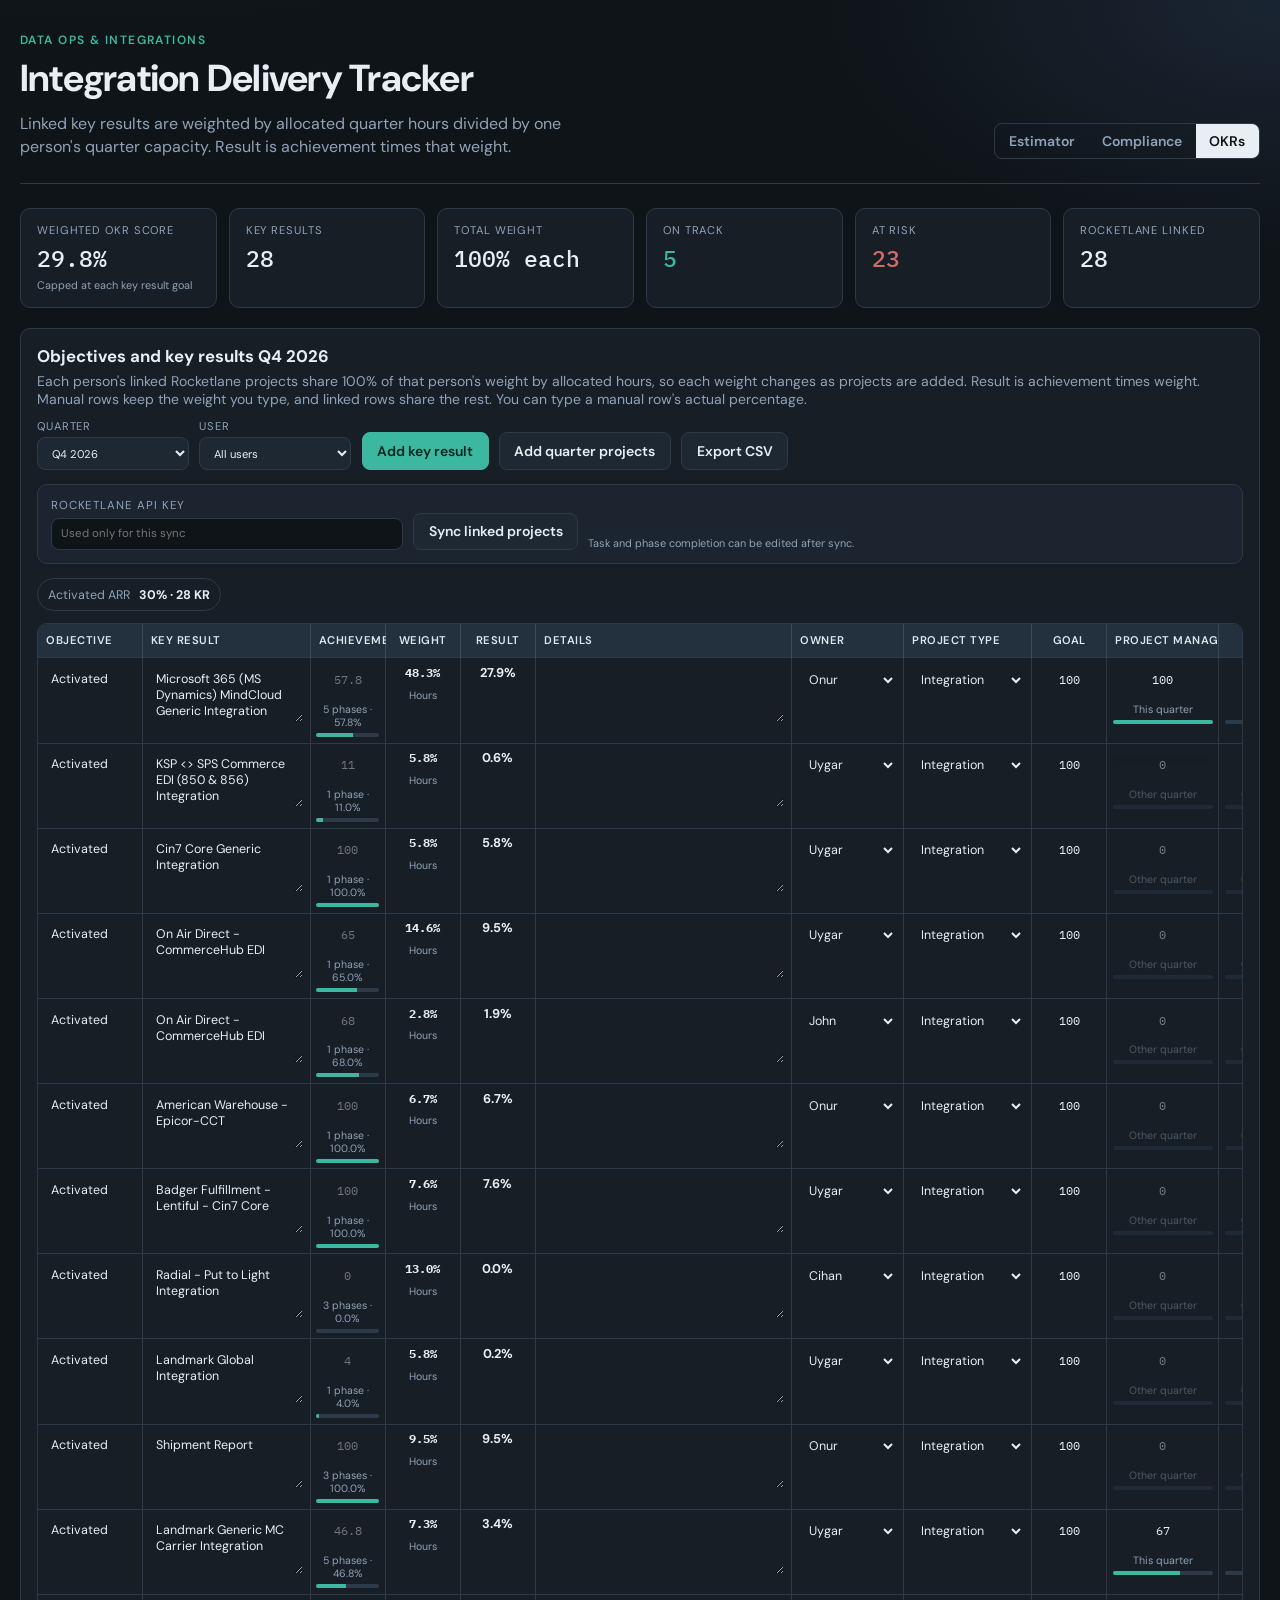
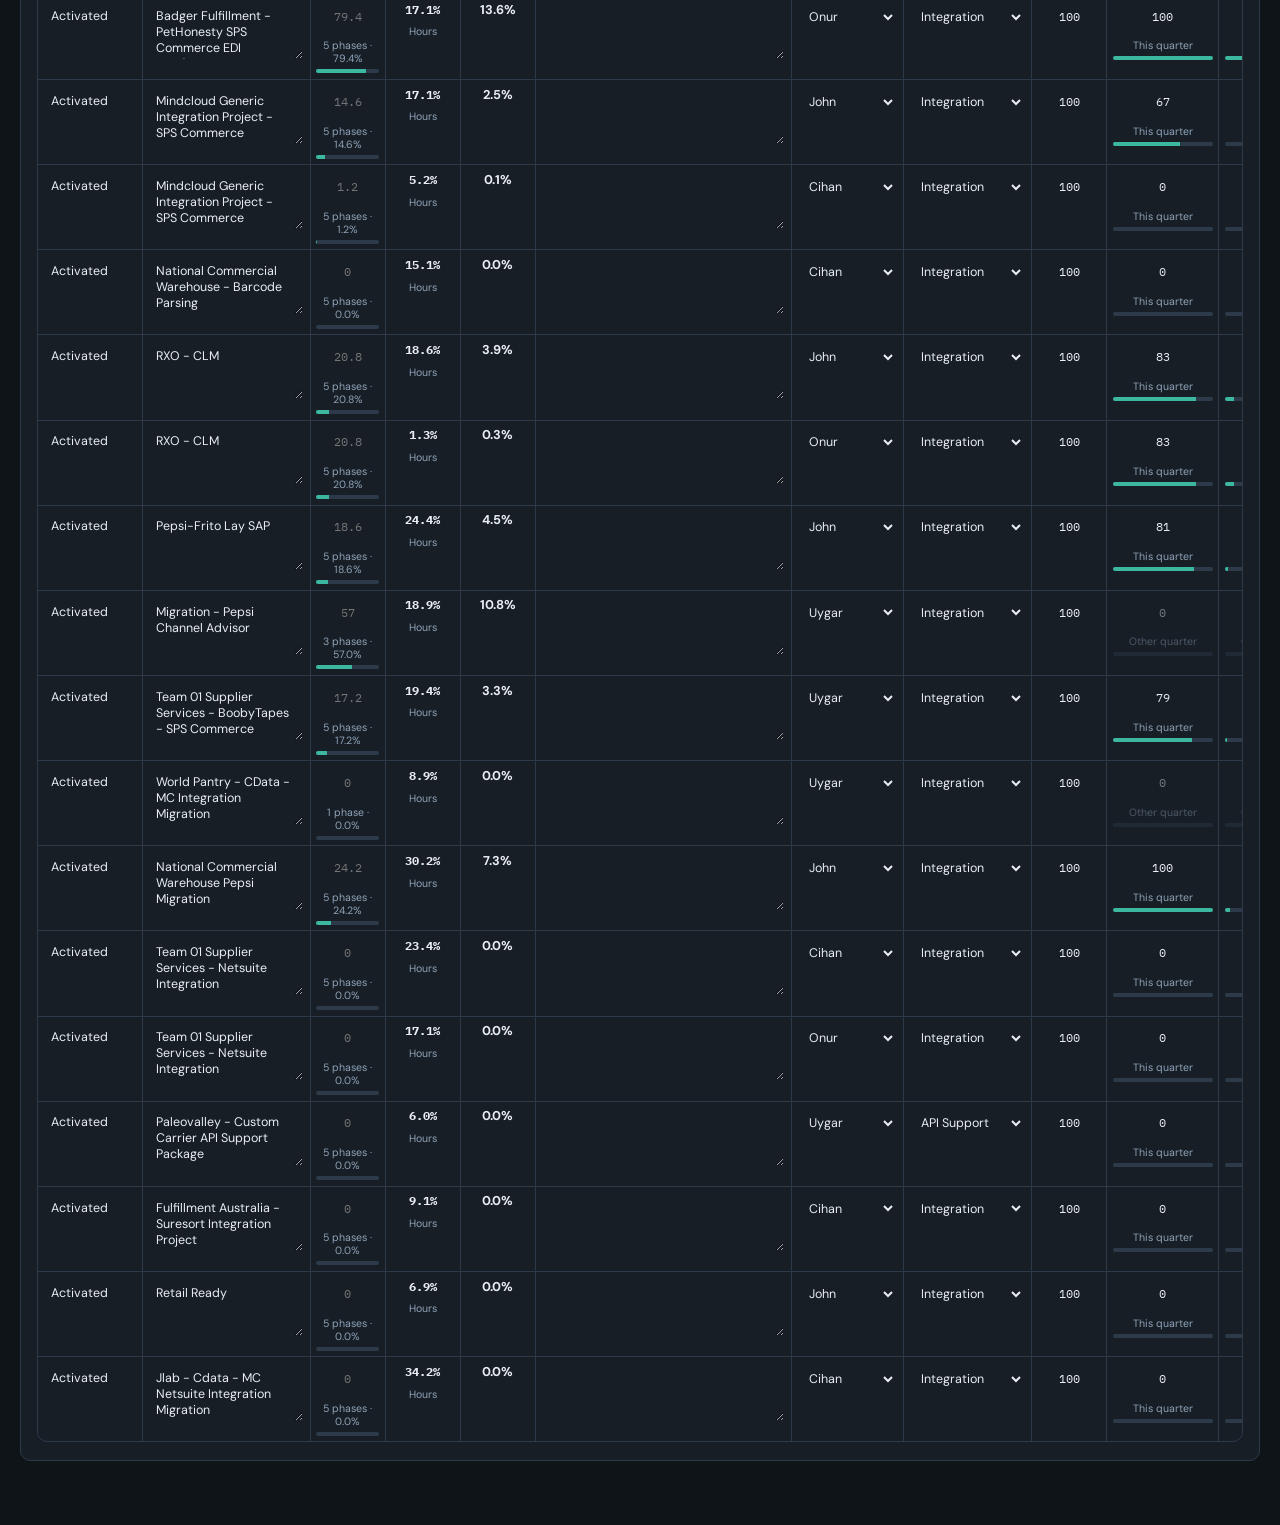
==== commit dbebb80a: "Refresh Rocketlane projects and OKR phase progress." ====
--- a/index.html
+++ b/index.html
@@ -315,8 +315,8 @@
   <script src="premium-month-hours-2026.js"></script>
   <script src="month-hours-2026.js"></script>
   <script src="okr-progress-2026.js?v=rl-refresh-oct26"></script>
-  <script src="local-snapshot.js?v=20261118T003636"></script>
-  <script src="rocketlane-sync.js?v=20261118T003636"></script>
+  <script src="local-snapshot.js?v=20261118T235536"></script>
+  <script src="rocketlane-sync.js?v=20261118T235536"></script>
   <script src="app.js?v=okr-per-user"></script>
 </body>
 </html>
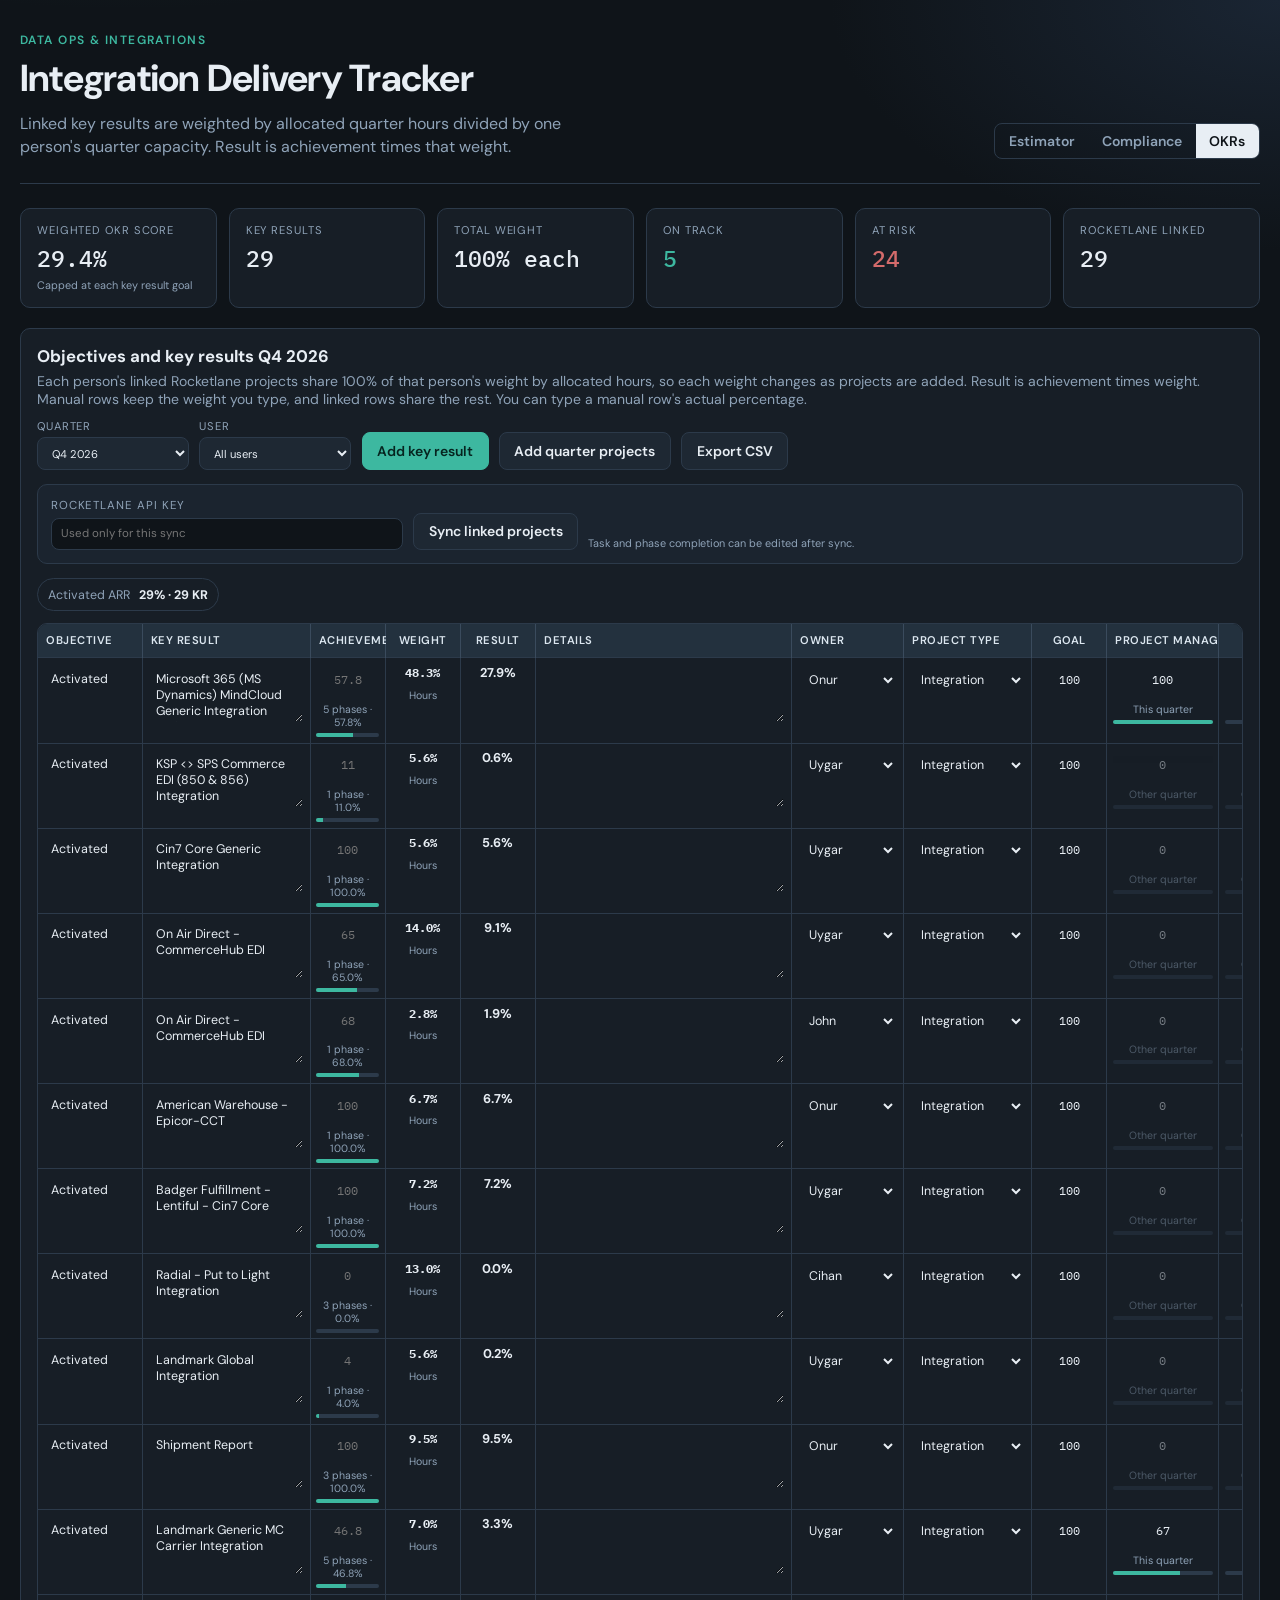
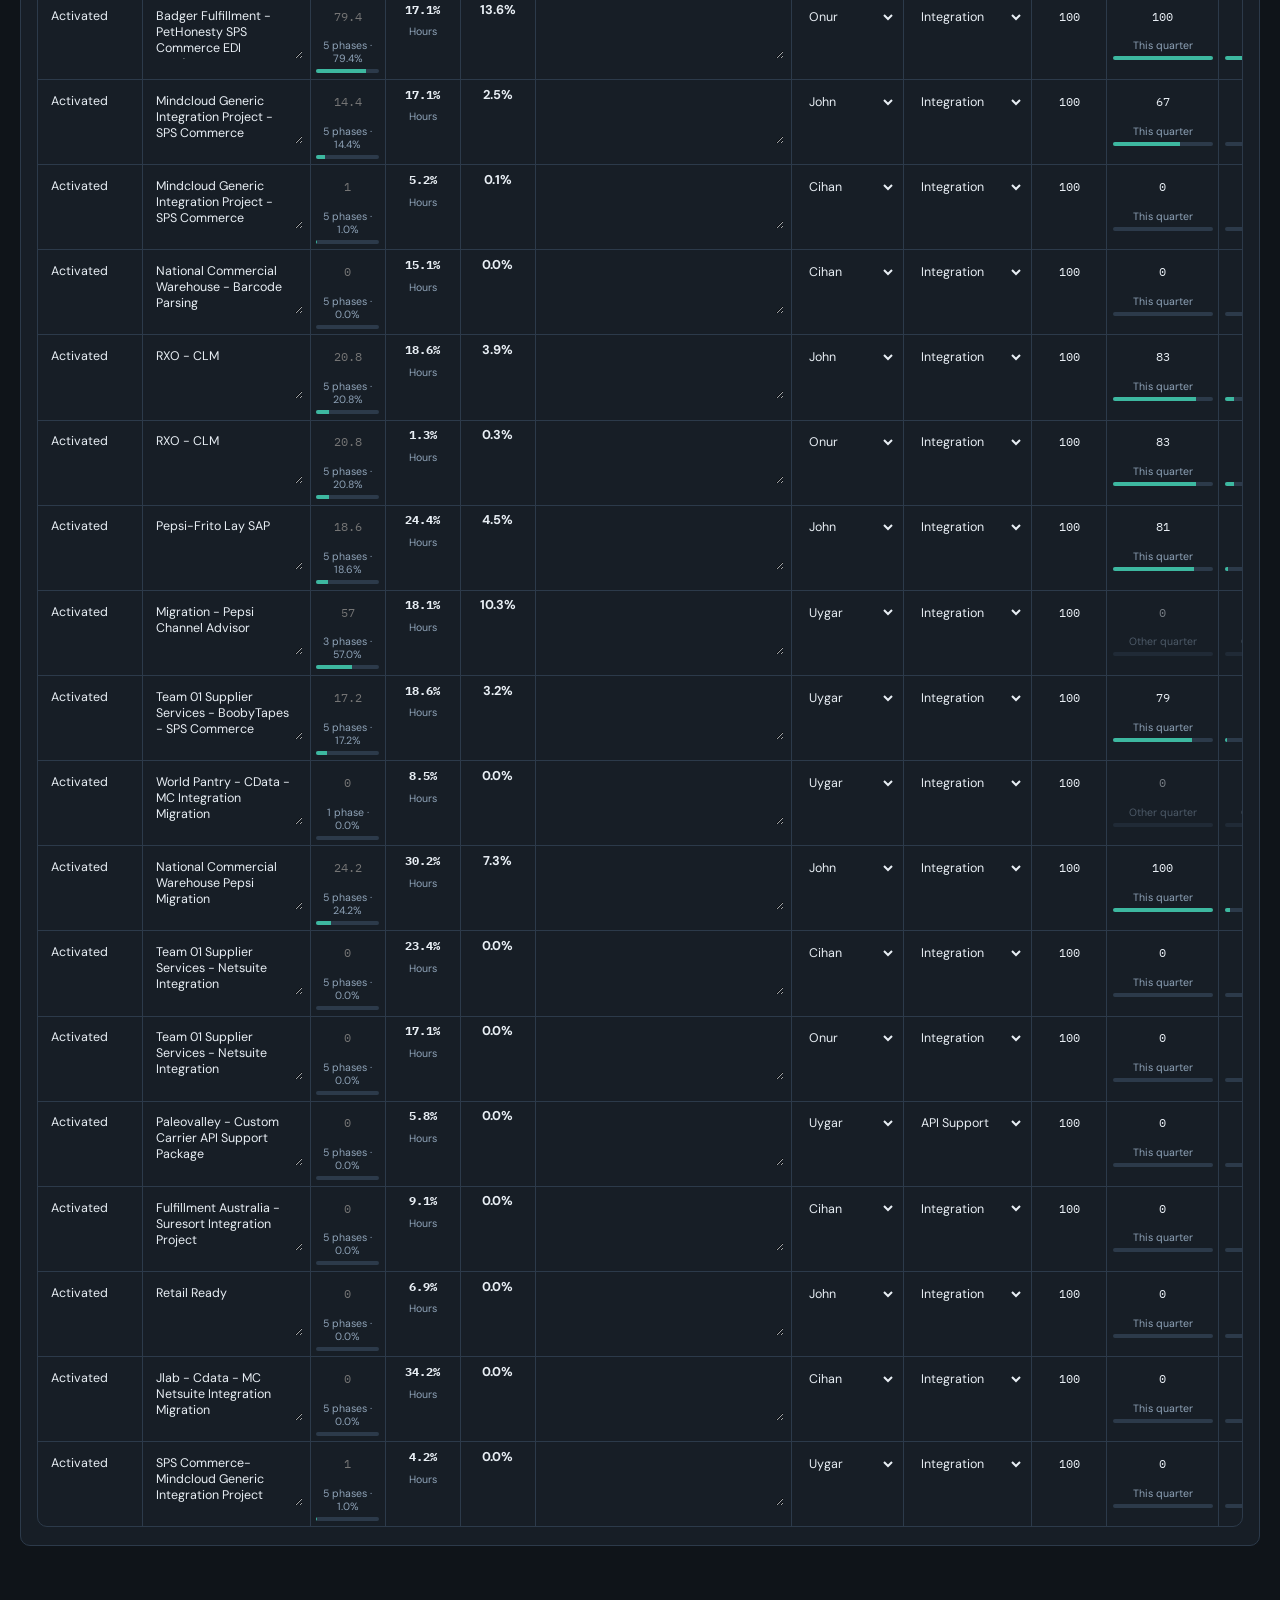
==== commit 3a65fdec: "Refresh Rocketlane projects and OKR phase progress." ====
--- a/index.html
+++ b/index.html
@@ -315,8 +315,8 @@
   <script src="premium-month-hours-2026.js"></script>
   <script src="month-hours-2026.js"></script>
   <script src="okr-progress-2026.js?v=rl-refresh-oct26"></script>
-  <script src="local-snapshot.js?v=20261118T235536"></script>
-  <script src="rocketlane-sync.js?v=20261118T235536"></script>
-  <script src="app.js?v=okr-per-user"></script>
+  <script src="local-snapshot.js?v=20261124T035123"></script>
+  <script src="rocketlane-sync.js?v=20261124T035123"></script>
+  <script src="app.js?v=rl-known-people"></script>
 </body>
 </html>
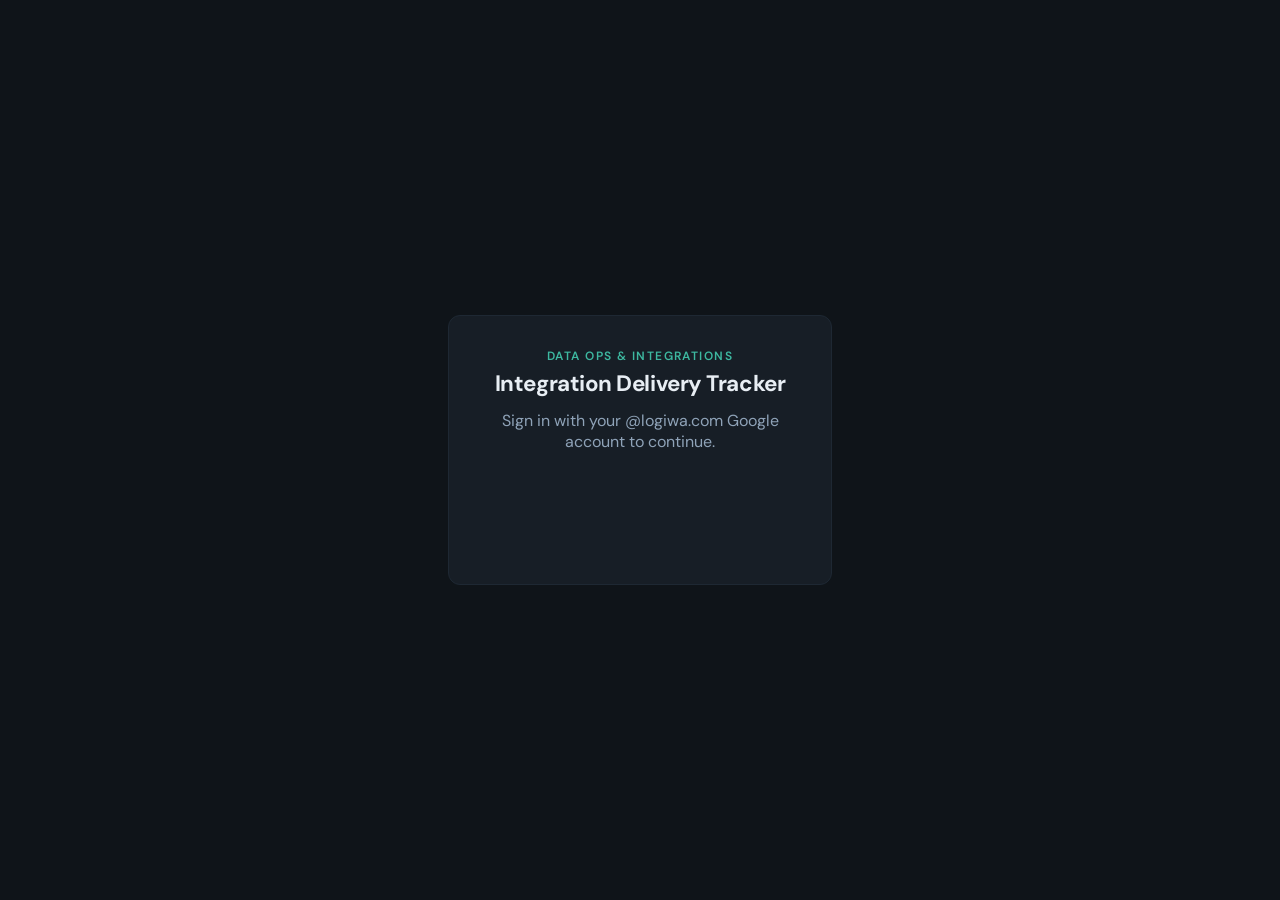
==== commit 31ad9371: "Require Google sign-in for the tracker. Only verified @logiwa.com Google accounts can open the track" ====
--- a/index.html
+++ b/index.html
@@ -7,9 +7,19 @@
   <link rel="preconnect" href="https://fonts.googleapis.com" />
   <link rel="preconnect" href="https://fonts.gstatic.com" crossorigin />
   <link href="https://fonts.googleapis.com/css2?family=DM+Sans:ital,opsz,wght@0,9..40,400;0,9..40,500;0,9..40,600;0,9..40,700;1,9..40,400&family=IBM+Plex+Mono:wght@400;500&display=swap" rel="stylesheet" />
-  <link rel="stylesheet" href="styles.css?v=no-phase-mix" />
+  <link rel="stylesheet" href="styles.css?v=google-signin" />
+  <script src="https://accounts.google.com/gsi/client" async defer></script>
 </head>
-<body>
+<body class="auth-locked">
+  <div id="authGate" class="auth-gate">
+    <div class="auth-card">
+      <p class="brand">Data Ops &amp; Integrations</p>
+      <h1>Integration Delivery Tracker</h1>
+      <p class="auth-lede">Sign in with your @logiwa.com Google account to continue.</p>
+      <div id="authButton" class="auth-button"></div>
+      <p id="authMessage" class="auth-message" role="alert"></p>
+    </div>
+  </div>
   <div class="app">
     <header class="hero">
       <div class="hero-copy">
@@ -317,6 +327,6 @@
   <script src="okr-progress-2026.js?v=rl-refresh-oct26"></script>
   <script src="local-snapshot.js?v=20261124T035123"></script>
   <script src="rocketlane-sync.js?v=20261124T035123"></script>
-  <script src="app.js?v=rl-known-people"></script>
+  <script src="auth.js?v=google-signin" data-app="app.js?v=rl-known-people"></script>
 </body>
 </html>
--- a/styles.css
+++ b/styles.css
@@ -1630,3 +1630,55 @@
     -webkit-print-color-adjust: exact;
   }
 }
+
+/* Google sign-in gate */
+.auth-locked .app { display: none; }
+.auth-gate {
+  position: fixed;
+  inset: 0;
+  display: flex;
+  align-items: center;
+  justify-content: center;
+  padding: 1.5rem;
+  background: var(--bg);
+  z-index: 1000;
+}
+.auth-gate[hidden] { display: none; }
+.auth-card {
+  width: min(24rem, 100%);
+  padding: 2rem 1.75rem;
+  background: var(--bg-elev);
+  border: 1px solid var(--bg-soft);
+  border-radius: 12px;
+  text-align: center;
+}
+.auth-card h1 { margin: 0.25rem 0 0.75rem; font-size: 1.4rem; }
+.auth-lede { margin: 0 0 1.25rem; color: var(--muted); }
+.auth-button { display: flex; justify-content: center; min-height: 44px; }
+.auth-message { margin: 1rem 0 0; min-height: 1.25rem; color: var(--warn); font-size: 0.9rem; }
+.auth-chip {
+  position: fixed;
+  right: 0.75rem;
+  bottom: 0.75rem;
+  display: flex;
+  align-items: center;
+  gap: 0.6rem;
+  padding: 0.3rem 0.4rem 0.3rem 0.7rem;
+  background: var(--bg-elev);
+  border: 1px solid var(--bg-soft);
+  border-radius: 999px;
+  color: var(--muted);
+  font-size: 0.75rem;
+  z-index: 900;
+}
+.auth-chip button {
+  padding: 0.2rem 0.6rem;
+  background: var(--bg-soft);
+  border: 1px solid transparent;
+  border-radius: 999px;
+  color: var(--text);
+  font: inherit;
+  cursor: pointer;
+}
+.auth-chip button:hover { border-color: var(--accent-dim); }
+@media print { .auth-chip { display: none; } }
